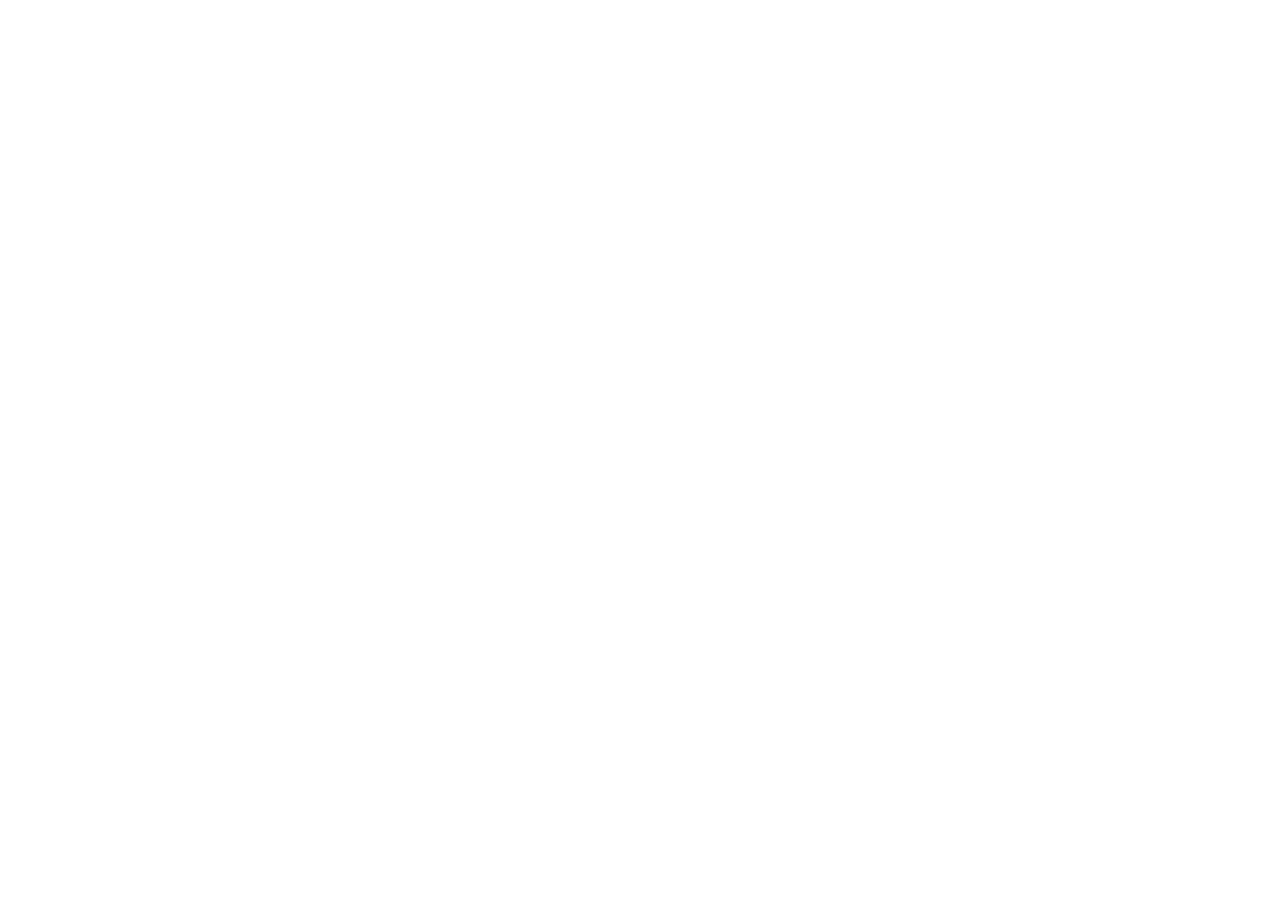
==== second_homework/oscar/index.html @ 5f13dacb "Methods Revisited answered" ====
<!DOCTYPE html>
<html lang="en">
<head>
    <meta charset="UTF-8">
    <meta name="viewport" content="width=device-width, initial-scale=1.0">
    <meta http-equiv="X-UA-Compatible" content="ie=edge">
    <title>Document</title>
</head>
<body>
    
</body>
</html>
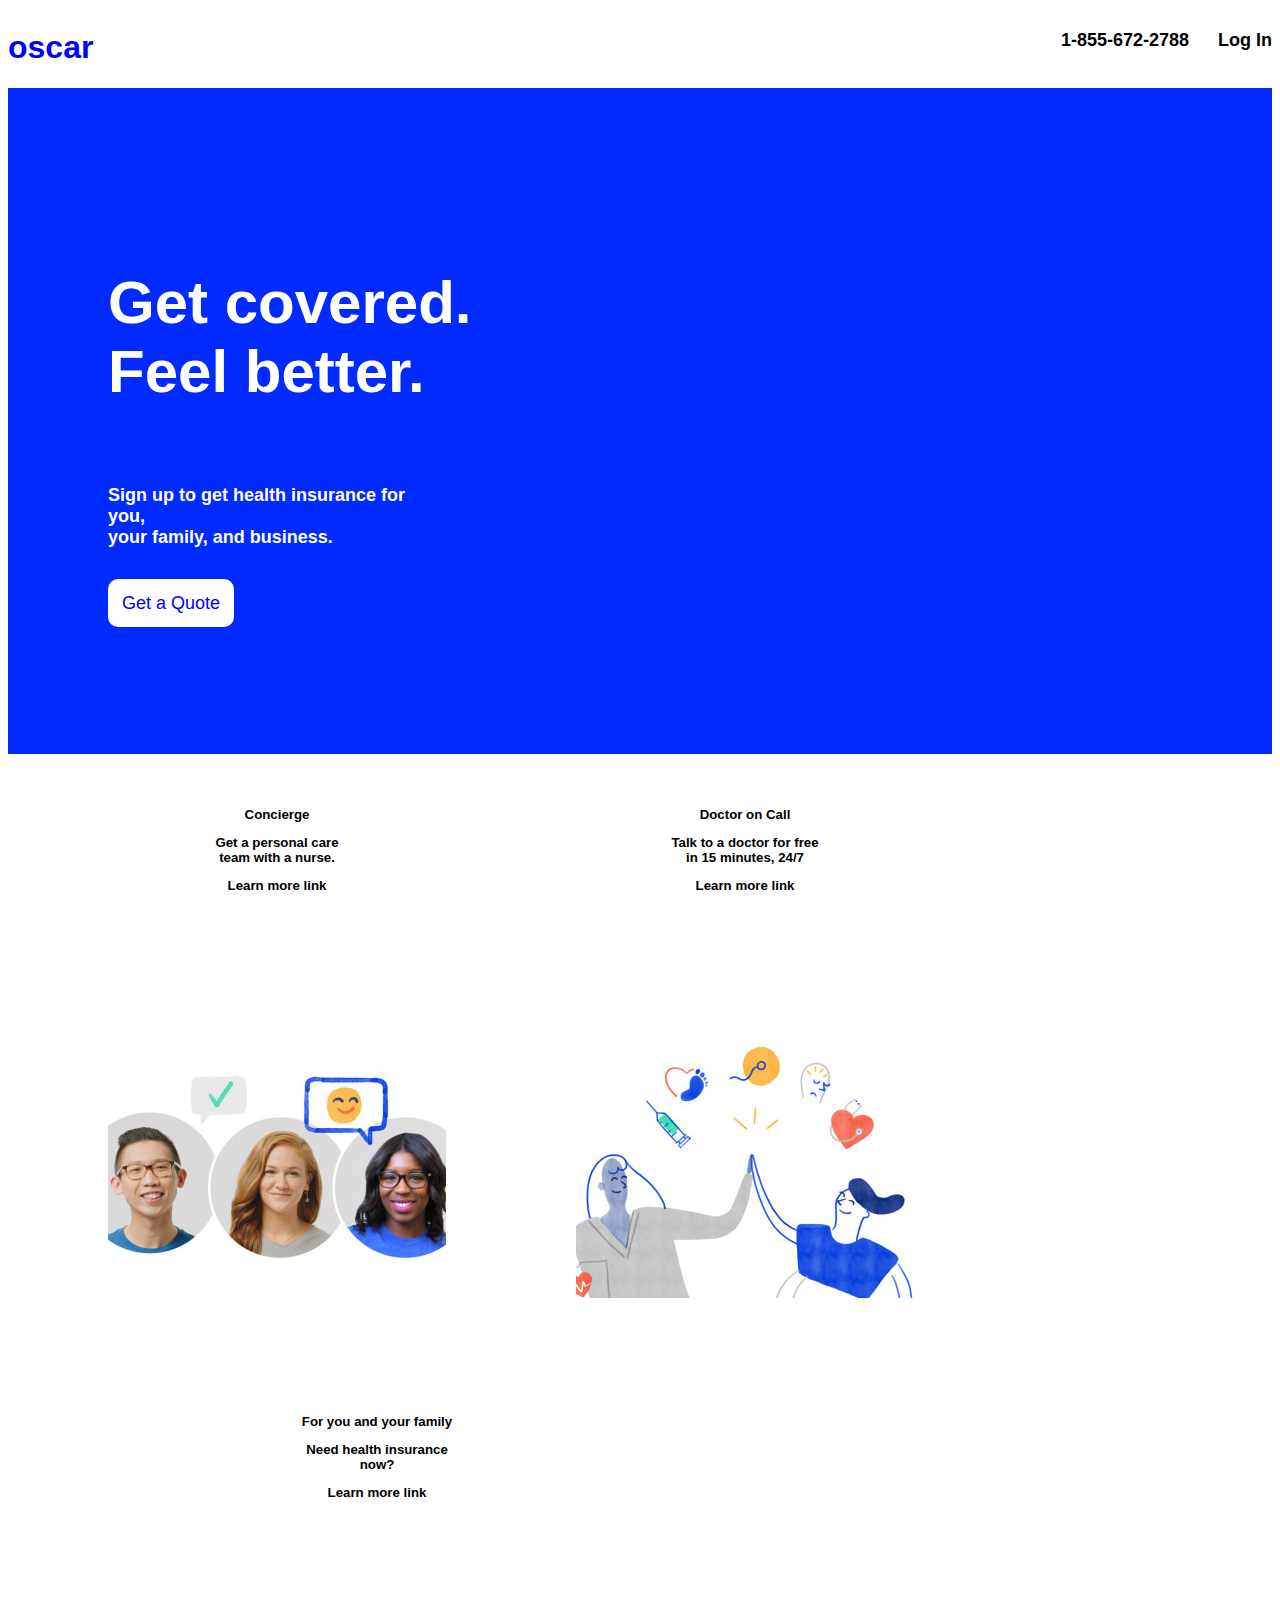
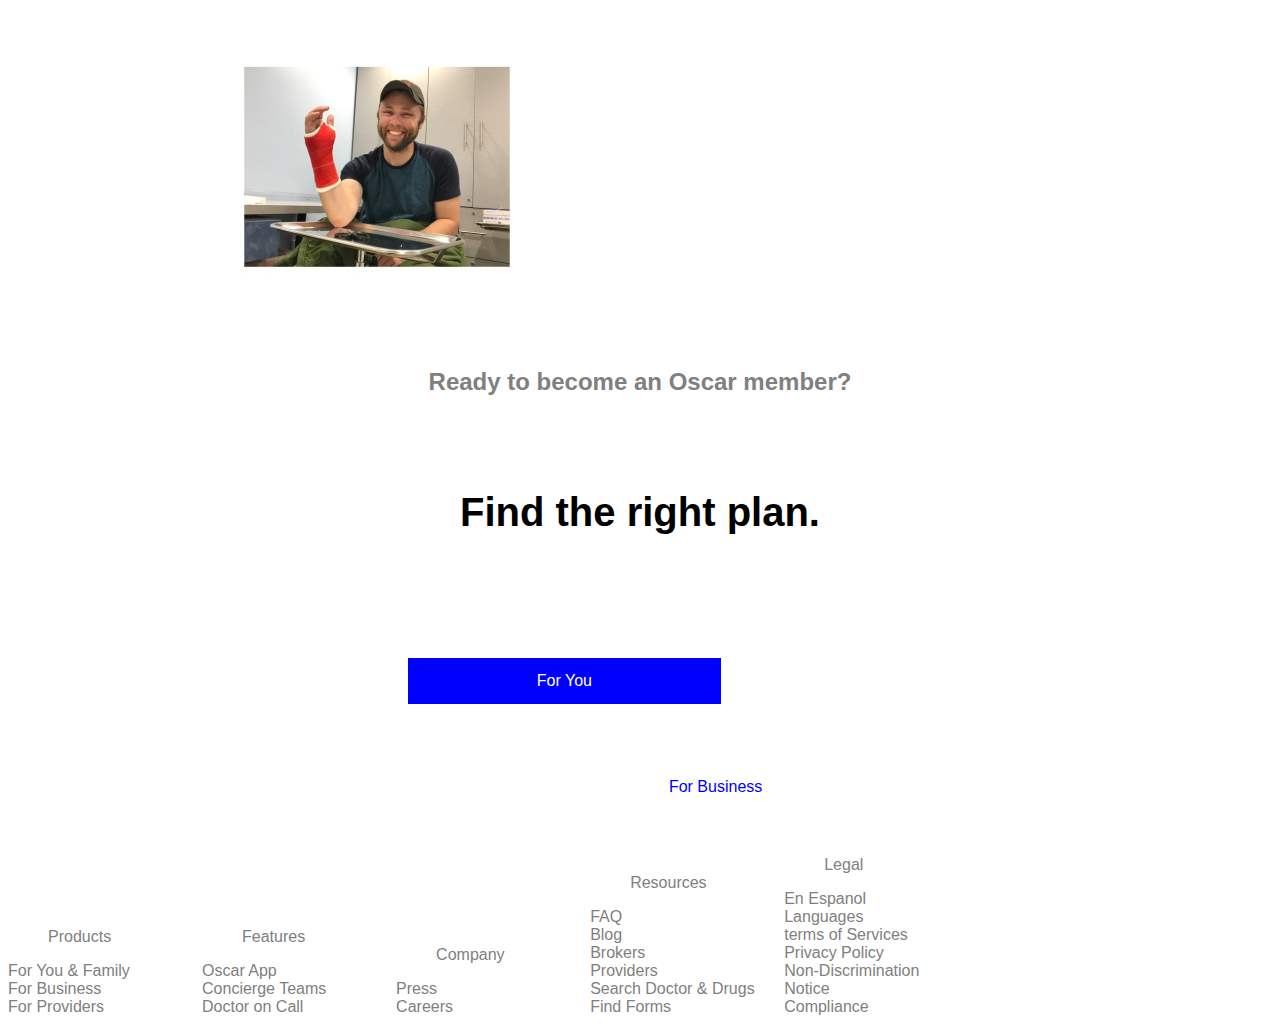
==== commit db051621: "oscar final" ====
--- a/second_homework/oscar/index.html
+++ b/second_homework/oscar/index.html
@@ -5,8 +5,94 @@
     <meta name="viewport" content="width=device-width, initial-scale=1.0">
     <meta http-equiv="X-UA-Compatible" content="ie=edge">
     <title>Document</title>
+    <link rel="stylesheet" href="styles.css">
+
 </head>
 <body>
-    
+    <h1>oscar</h1>
+    <h2>Log In   </h2>
+    <h3>1-855-672-2788      </h3>
+    <div class="bluebox">
+        <h4 class="biggertext">Get covered. <br>
+            Feel better.</h4>
+        <h4>Sign up to get health insurance for <br>
+            you, <br>
+            your family, and business.<br>
+             <br>
+        </h4>
+        <a class="button" href="$">Get a Quote</a>
+    </div> 
+    <!-- <sec/tion> -->
+    <div class=sub1>
+        <h5>Concierge
+            <p>Get a personal care <br>
+                team with a nurse.</p>
+            <p>Learn more link</p>
+            <img class="subboxes1" src="images/concierge.jpg"alt="people"/>
+        </h5>
+    </div>
+    <div class=sub2>
+        <h5>Doctor on Call
+            <p>Talk to a doctor for free <br>
+                in 15 minutes, 24/7</p>
+            <p>Learn more link</p>
+            <img class="subboxes2" src="images/doctor.jpg"alt="drawing">
+        </h5>
+    </div>
+    <div class=sub3>
+        <h5 class="sub3">For you and your family
+            <p>Need health insurance <br>
+                now?</p>
+            <p>Learn more link</p>
+            <img class="subboxes3" src="images/business.jpg"alt="cast">
+        </h5>
+    </div>
+    <!-- </section> -->
+    <div class="center">
+        <h6 class="ready">Ready to become an Oscar member?</h6>
+    </div>
+    <div class="center">
+        <h6 class="find">Find the right plan.</h6>
+    </div>
+    <h7 class="forYou">For You</h7>
+    <h7 class="forBusiness">For Business</h7>
+    <footer>
+        <div class="foot">
+            <ul class="foot1">Products</ul>
+                <li>For You & Family</li>
+                <li>For Business</li>
+                <li>For Providers</li>
+        </div>
+        <div class="foot">
+            <ul class="foot2">Features</ul>
+                <li>Oscar App</li>
+                <li>Concierge Teams</li>
+                <li>Doctor on Call</li>
+        </div>
+        <div class="foot">
+            <ul class="foot3">Company</ul>
+                <li>Press</li>
+                <li>Careers</li>
+        </div>
+        <div class="foot">
+            <ul class="foot4">Resources</ul>
+                <li>FAQ</li>
+                <li>Blog</li>
+                <li>Brokers</li>
+                <li>Providers</li>
+                <li>Search Doctor & Drugs</li>
+                <li>Find Forms</li>
+        </div>
+        <div class="foot">
+            <ul class="foot5">Legal</ul>
+                <li>En Espanol</li>
+                <li>Languages</li>
+                <li>terms of Services</li>
+                <li>Privacy Policy</li>
+                <li>Non-Discrimination</li>
+                <li>Notice</li>
+                <li>Compliance</li>
+        </div>
+    </footer>
 </body>
 </html>--- a/second_homework/oscar/styles.css
+++ b/second_homework/oscar/styles.css
@@ -0,0 +1,124 @@
+body {
+    font-family: Arial;
+}
+
+h1 {
+    color: blue;
+    float: left;
+}
+
+h2, h3 {
+    float: right;
+    font-size: 18px;
+    padding: 4px;
+}
+
+
+h2 {
+    padding: 7px 0px 0px 25px;
+}
+
+.bluebox {
+    font-size: 18px;
+    color: white;
+    background-color: rgb(0, 42, 255);
+    padding: 100px 140px 140px 100px;
+    clear: both;
+}
+.biggertext {
+    font-size: 60px;
+}
+
+.button {
+    color: blue;
+    padding: 14px;
+    background-color: white;
+    text-decoration: none;
+    border-radius: 10px;
+}
+
+.sub1, .sub2, .sub3 {
+    text-align: center;
+    display: inline-block;
+    /* width: 29%; */
+    /* border-color: black; */
+    /* border: black; */
+    /* padding: 10px; */
+    /* background-color: pink; */
+    margin: 30px 30px 30px 100px;
+    float: left;
+    width: auto;
+}
+/* }
+.subboxes1 {
+    display: inline-block;
+}
+
+.subboxes2 {
+    display: inline-block;
+}
+
+.subboxes3 {
+    display: inline-block;
+} */
+
+/* section {
+    align: center;
+} */
+
+h6 {
+    text-align: center;
+    clear: both;
+
+}
+
+.ready {
+    font-size: 24px;
+    color: gray;
+    padding-bottom: 0px;
+    clear; both;
+}
+
+.find {
+    font-size: 40px;
+    clear: both;
+    }
+
+.forYou {
+    text-align: center;
+    border-color: black;
+    padding: 14px 30px 14px 30px;
+    margin: 30px 30px 30px 400px;
+    color: white;
+    background-color: blue;
+    width: 20%;
+    float: left;
+}
+
+.forBusiness {
+    text-align: center;
+    border-color: black;
+    padding: 14px 30px 14px 30px;
+    margin: 30px 400px 30px 30px;
+    color: blue;
+    background-color: white;
+    width: 20%;
+    float: right;
+}
+
+footer {
+    color: gray;
+    clear: both;
+}
+
+.foot {
+    display: inline-block;
+    width: 15%;
+    list-style: none;
+}
+/* 
+.foot1, .foot2, .foot3, .foot4, .foot5 {
+    width: 15%;
+    display: inline-block;
+    clear: both;
+} */